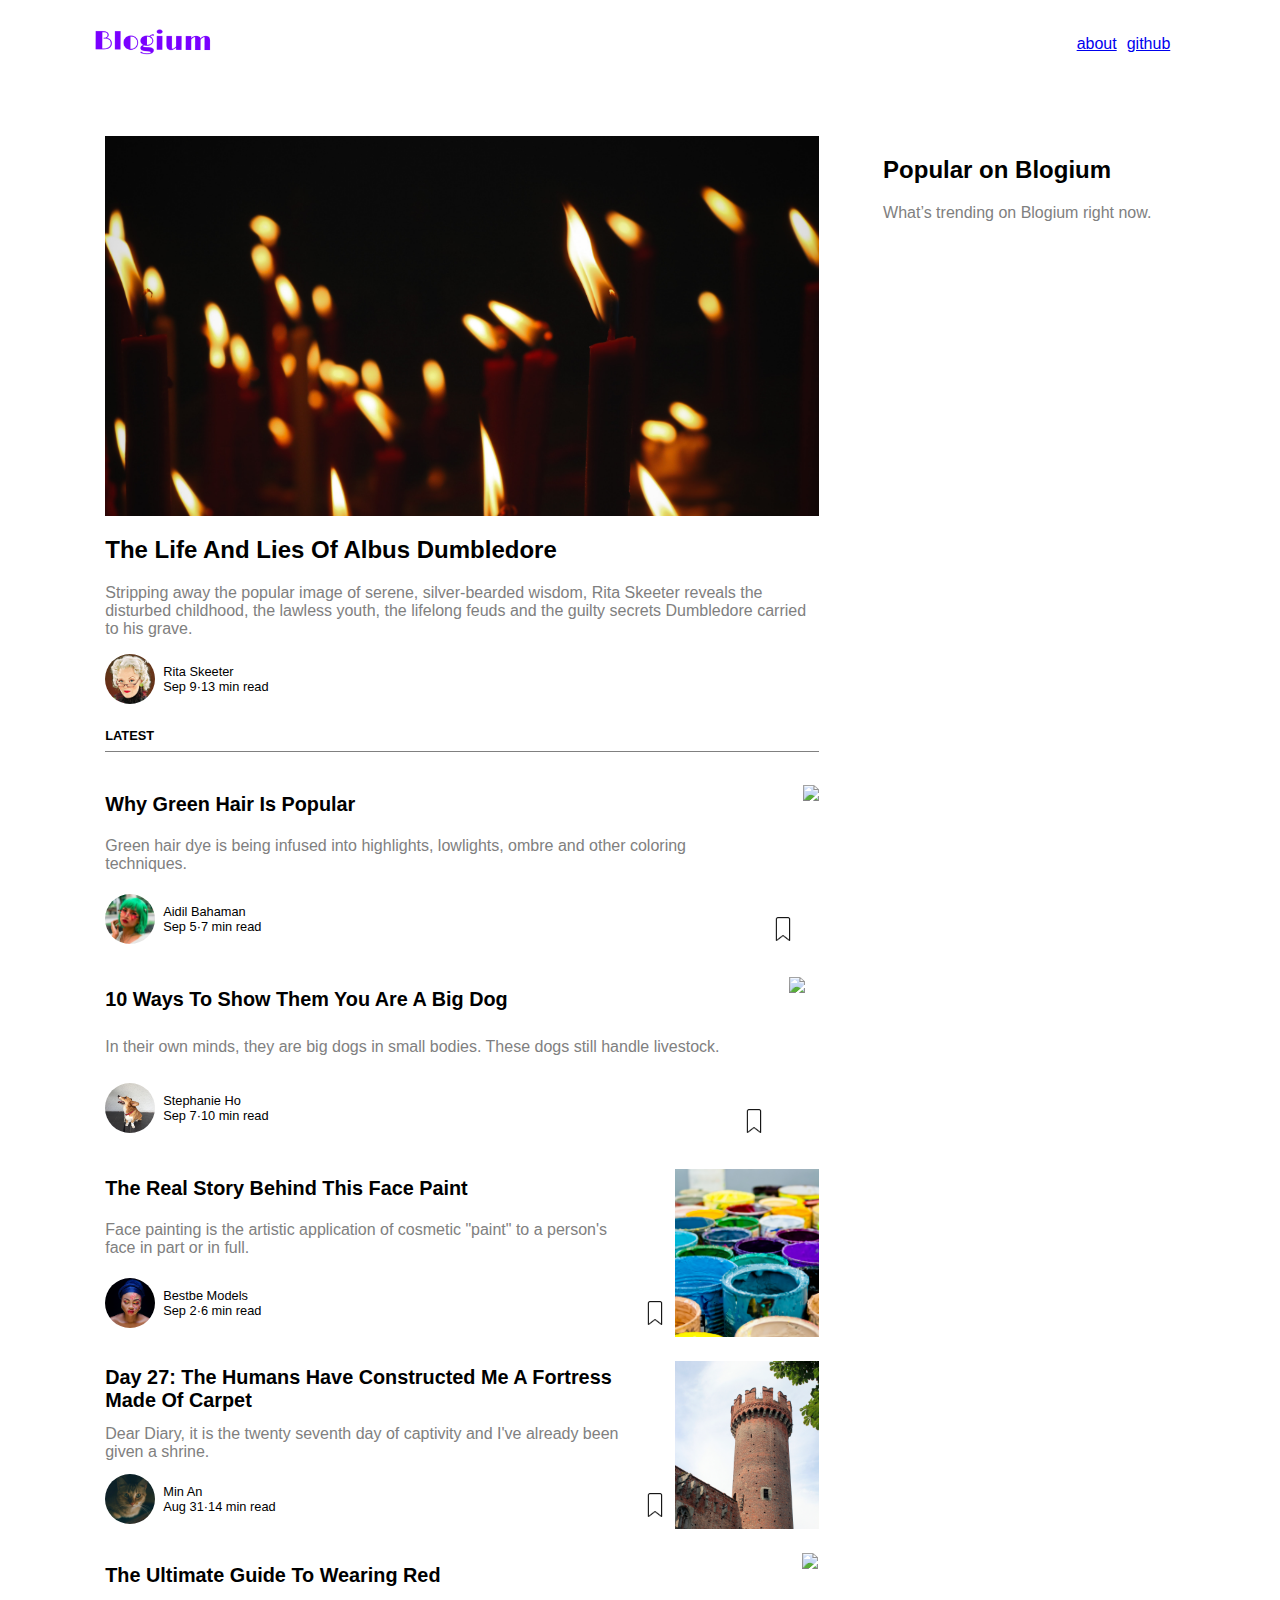
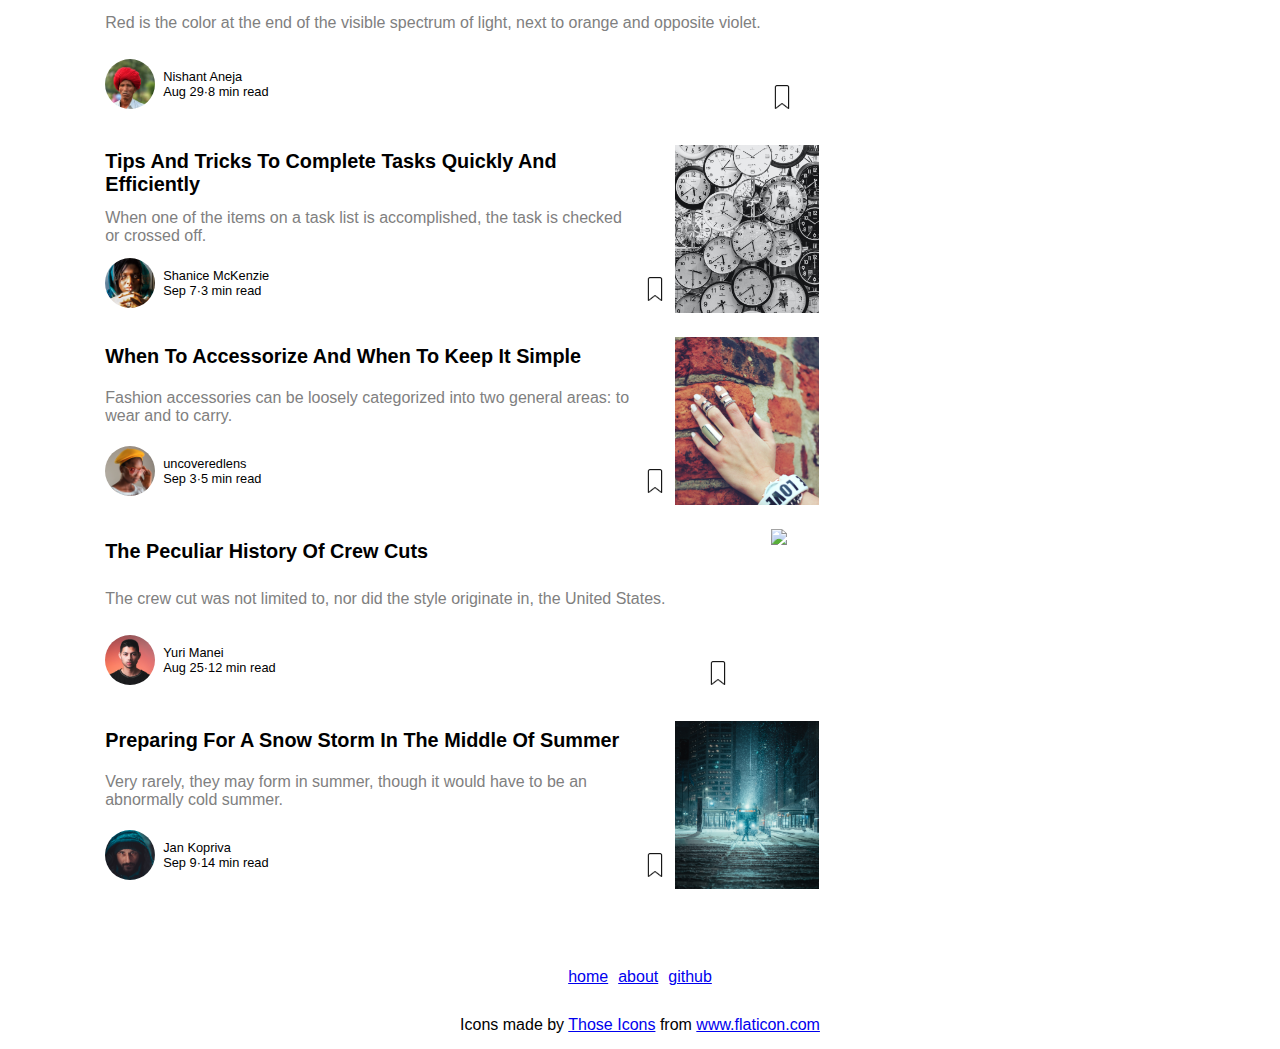
==== index.html @ fc4bbbf7 "Create about page based on article page and styling, change headers and auth name, fix about links a" ====
<!DOCTYPE html>
<html lang="en">
  <head>
    <meta charset="utf-8">
    <title>blogium</title>
    <link rel="icon" type="image/png" href="img/B-fill-fav-16x16.png">
    <link rel="stylesheet" href="css/pg-index.css">
  </head>
  <body>
    <div class="grid-container">
      <header class="header">
        <a href="index.html">
          <img src="img/blogium-logo-reg.png" alt="blogium text logo" class="nav-logo">
        </a>
        <nav class="nav-wrapper link-box">
          <a href="about.html">about</a>
          <a href="https://github.com/thealicat13" target="_blank">github</a>
        </nav>
      </header>
      <div class="main">
        <div class="featured-blog-card featured">
          <div class="featured-image">
            <img src="img/pexels-maruf-bijoy-4252754.jpg" alt="dozens of lit candles in the dark">
          </div>
          <h2 class="featured-hd">The Life And Lies Of Albus Dumbledore</h2>
          <p class="feature-copy">Stripping away the popular image of serene, silver-bearded wisdom, Rita Skeeter reveals the disturbed childhood, the lawless youth, the lifelong feuds and the guilty secrets Dumbledore carried to his grave.</p>
          <div class="article-info">
            <img src="img/Rita_skeeter1.PNG.png" alt="woman with curly blonde hair and glasses" class="avatar">
            <p class="author">Rita Skeeter</p>
            <p class="date-min">Sep 9·13 min read</p>
          </div>
        </div>
        <div class="blog-cards-wrapper">
          <h1 class="latest-heading">LATEST</h1>
          <div class="blog-card one">
            <div class="blog-text-wrapper">
              <h2 class="blog-card-hd">Why Green Hair Is Popular</h2>
              <p class="blog-card-copy">Green hair dye is being infused into highlights, lowlights, ombre and other coloring techniques.</p>
              <div class="article-info">
                <img src="img/pexels-aidil-bahaman-2748242.jpg" alt="woman with greeen hair and red tint sunglasses" class="avatar">
                <p class="author">Aidil Bahaman</p>
                <p class="date-min">Sep 5·7 min read</p>
              </div>
            </div>
            <div class="blog-bookmark-wrapper">
              <img src="img/bookmark-icon-32px.png" alt="empty bookmark icon">
            </div>
            <div class="blog-card-image">
              <img src="img/pexels-karolina-grabowska-4603779.jpg">
            </div>
          </div>
          <div class="blog-card two">
            <div class="blog-text-wrapper">
              <h2 class="blog-card-hd">10 Ways To Show Them You Are A Big Dog</h2>
              <p class="blog-card-copy">In their own minds, they are big dogs in small bodies. These dogs still handle livestock.</p>
              <div class="article-info">
                <img src="img/pexels-stephanie-ho-994174.jpg" alt="corgi puppy in profile with red collar" class="avatar">
                <p class="author">Stephanie Ho</p>
                <p class="date-min">Sep 7·10 min read</p>
              </div>
            </div>
            <div class="blog-bookmark-wrapper">
              <img src="img/bookmark-icon-32px.png" alt="empty bookmark icon">
            </div>
            <div class="blog-card-image">
              <img src="img/pexels-mark-mccammon-1934836.jpg">
            </div>
          </div>
          <div class="blog-card three">
            <div class="blog-text-wrapper">
              <h2 class="blog-card-hd">The Real Story Behind This Face Paint</h2>
              <p class="blog-card-copy">Face painting is the artistic application of cosmetic "paint" to a person's face in part or in full.</p>
              <div class="article-info">
                <img src="img/pexels-bestbe-models-2100652.jpg" alt="woman with face painted and blue hat" class="avatar">
                <p class="author">Bestbe Models</p>
                <p class="date-min">Sep 2·6 min read</p>
              </div>
            </div>
            <div class="blog-bookmark-wrapper">
              <img src="img/bookmark-icon-32px.png" alt="empty bookmark icon">
            </div>
            <div class="blog-card-image">
              <img src="img/pexels-david-waschbüsch-1887946.jpg">
            </div>
          </div>
          <div class="blog-card four">
            <div class="blog-text-wrapper">
              <h2 class="blog-card-hd">Day 27: The Humans Have Constructed Me A Fortress Made Of Carpet</h2>
              <p class="blog-card-copy">Dear Diary, it is the twenty seventh day of captivity and I've already been given a shrine.</p>
              <div class="article-info">
                <img src="img/pexels-min-an-667228.jpg" alt="closeup of ginger tabby cat" class="avatar">
                <p class="author">Min An</p>
                <p class="date-min">Aug 31·14 min read</p>
              </div>
            </div>
            <div class="blog-bookmark-wrapper">
              <img src="img/bookmark-icon-32px.png" alt="empty bookmark icon">
            </div>
            <div class="blog-card-image">
              <img src="img/pexels-silvia-corradin-1649194.jpg">
            </div>
          </div>
          <div class="blog-card five">
            <div class="blog-text-wrapper">
              <h2 class="blog-card-hd">The Ultimate Guide To Wearing Red</h2>
              <p class="blog-card-copy">Red is the color at the end of the visible spectrum of light, next to orange and opposite violet.</p>
              <div class="article-info">
                <img src="img/pexels-nishant-aneja-2385044.jpg" alt="older man with white mustache and red turban" class="avatar">
                <p class="author">Nishant Aneja</p>
                <p class="date-min">Aug 29·8 min read</p>
              </div>
            </div>
            <div class="blog-bookmark-wrapper">
              <img src="img/bookmark-icon-32px.png" alt="empty bookmark icon">
            </div>
            <div class="blog-card-image">
              <img src="img/pexels-cottonbro-4716546.jpg">
            </div>
          </div>
          <div class="blog-card six">
            <div class="blog-text-wrapper">
              <h2 class="blog-card-hd">Tips And Tricks To Complete Tasks Quickly And Efficiently</h2>
              <p class="blog-card-copy">When one of the items on a task list is accomplished, the task is checked or crossed off.</p>
              <div class="article-info">
                <img src="img/pexels-shanice-mckenzie-801861.jpg" alt="woman with dreads and head scarf" class="avatar">
                <p class="author">Shanice McKenzie</p>
                <p class="date-min">Sep 7·3 min read</p>
              </div>
            </div>
            <div class="blog-bookmark-wrapper">
              <img src="img/bookmark-icon-32px.png" alt="empty bookmark icon">
            </div>
            <div class="blog-card-image">
              <img src="img/pexels-andrey-grushnikov-707676.jpg">
            </div>
          </div>
          <div class="blog-card seven">
            <div class="blog-text-wrapper">
              <h2 class="blog-card-hd">When To Accessorize And When To Keep It Simple</h2>
              <p class="blog-card-copy">Fashion accessories can be loosely categorized into two general areas: to wear and to carry.</p>
              <div class="article-info">
                <img src="img/pexels-uncoveredlens-4085856.jpg" alt="woman with yellow hat red sunglasses and gold triangle earings" class="avatar">
                <p class="author">uncoveredlens</p>
                <p class="date-min">Sep 3·5 min read</p>
              </div>
            </div>
            <div class="blog-bookmark-wrapper">
              <img src="img/bookmark-icon-32px.png" alt="empty bookmark icon">
            </div>
            <div class="blog-card-image">
              <img src="img/pexels-kaboompics-com-5606.jpg">
            </div>
          </div>
          <div class="blog-card eight">
            <div class="blog-text-wrapper">
              <h2 class="blog-card-hd">The Peculiar History Of Crew Cuts</h2>
              <p class="blog-card-copy">The crew cut was not limited to, nor did the style originate in, the United States.</p>
              <div class="article-info">
                <img src="img/pexels-yuri-manei-3211476.jpg" alt="man with crew cut hair and black shirt" class="avatar">
                <p class="author">Yuri Manei</p>
                <p class="date-min">Aug 25·12 min read</p>
              </div>
            </div>
            <div class="blog-bookmark-wrapper">
              <img src="img/bookmark-icon-32px.png" alt="empty bookmark icon">
            </div>
            <div class="blog-card-image">
              <img src="img/pexels-cottonbro-3992859.jpg">
            </div>
          </div>
          <div class="blog-card nine">
            <div class="blog-text-wrapper">
              <h2 class="blog-card-hd">Preparing For A Snow Storm In The Middle Of Summer</h2>
              <p class="blog-card-copy">Very rarely, they may form in summer, though it would have to be an abnormally cold summer.</p>
              <div class="article-info">
                <img src="img/pexels-jan-kopriva-3525908.jpg" alt="man in teal snow jacked with hood up" class="avatar">
                <p class="author">Jan Kopriva</p>
                <p class="date-min">Sep 9·14 min read</p>
              </div>
            </div>
            <div class="blog-bookmark-wrapper">
              <img src="img/bookmark-icon-32px.png" alt="empty bookmark icon">
            </div>
            <div class="blog-card-image">
              <img src="img/pexels-josh-hild-2422497.jpg">
            </div>
          </div>
        </div>
      </div>
      <div class="sidebar">
        <h2 class="sidebar-hd">Popular on Blogium</h2>
        <p class="sidebar-copy">What’s trending on Blogium right now.</p>
      </div>
      <footer class="footer">
        <div class="footer-wrapper link-box">
          <a href="index.html">home</a>
          <a href="index.html">about</a>
          <a href="https://github.com/thealicat13" target="_blank">github</a>
        </div>
        <div class="credits-wrapper">Icons made by <a href="https://www.flaticon.com/free-icon/bookmark_803690" title="Those Icons">Those Icons</a> from <a href="https://www.flaticon.com/" title="Flaticon"> www.flaticon.com</a></div>
      </footer>
    </div>
  </body>
</html>
---- css/pg-index.css ----
@import "layoutall.css";
@import "header.css";
@import "footer.css";
@import "indexbody.css";
@import "articleinfo.css";
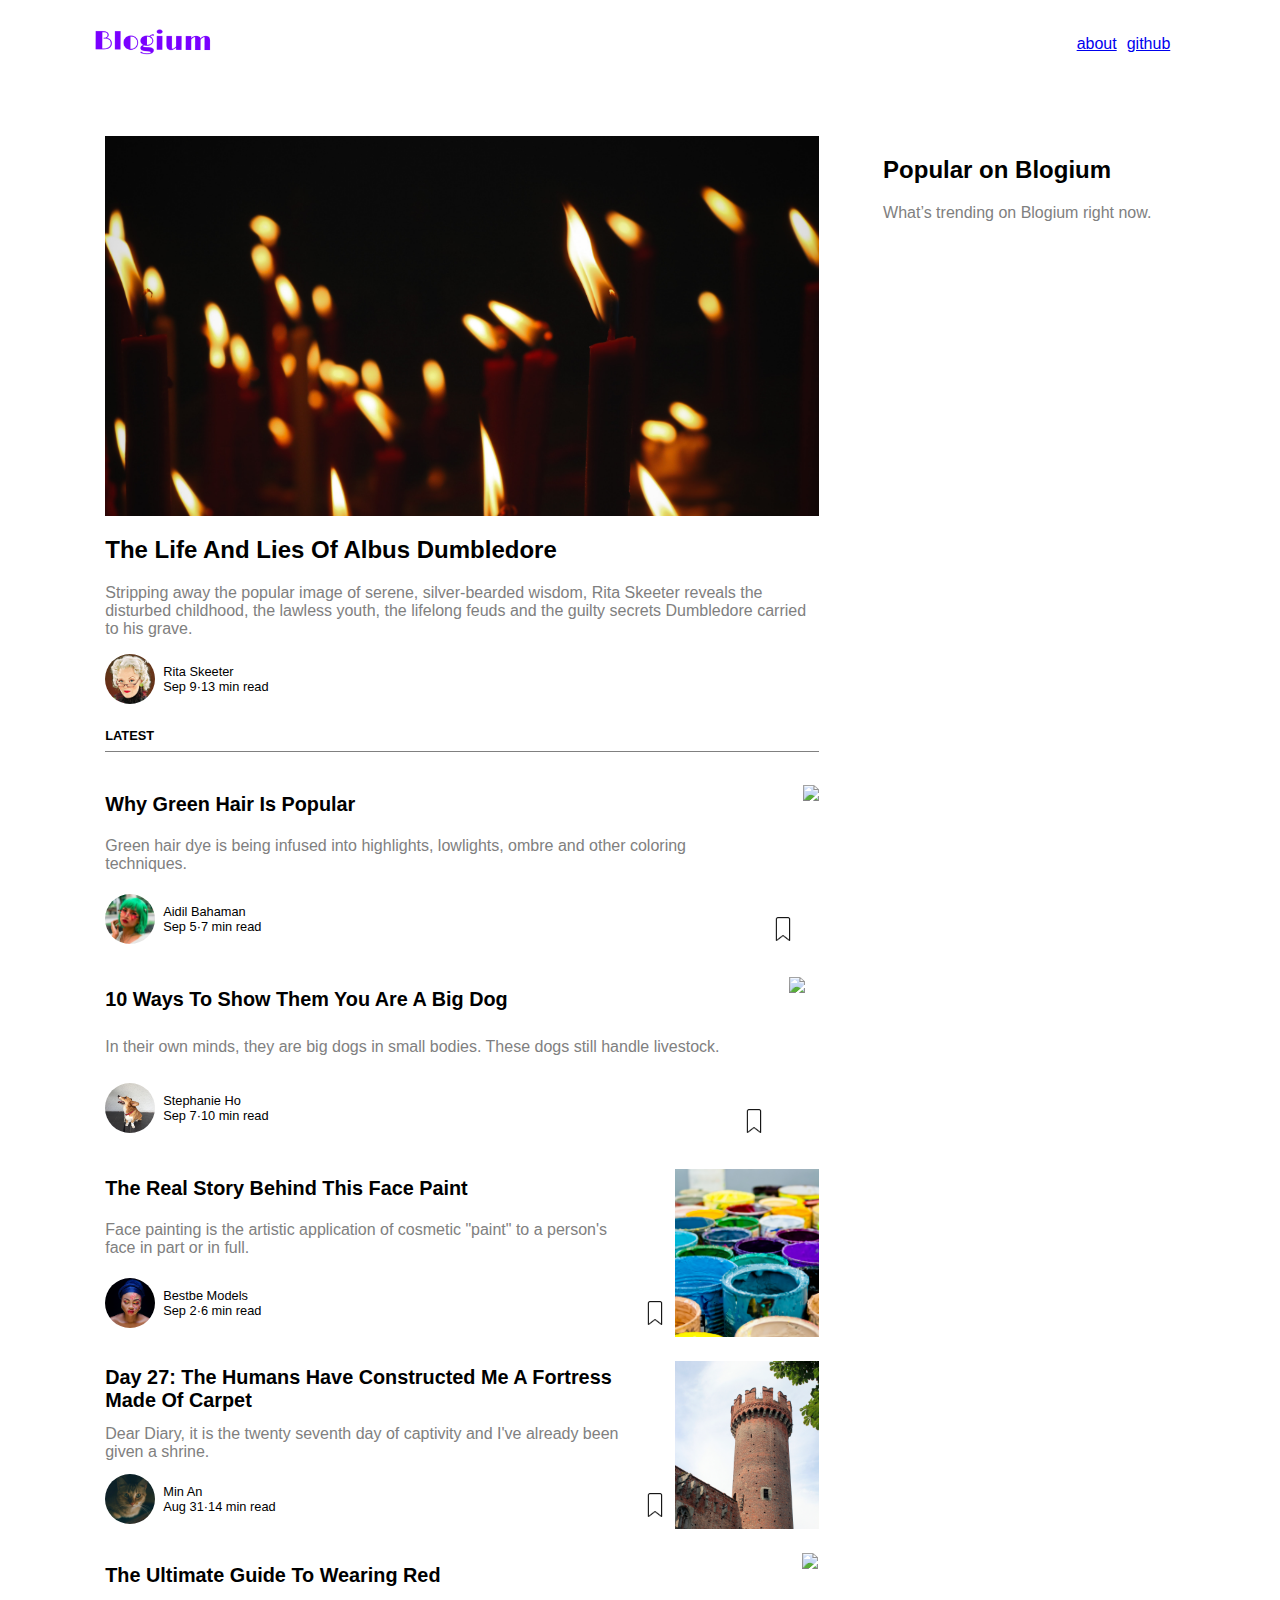
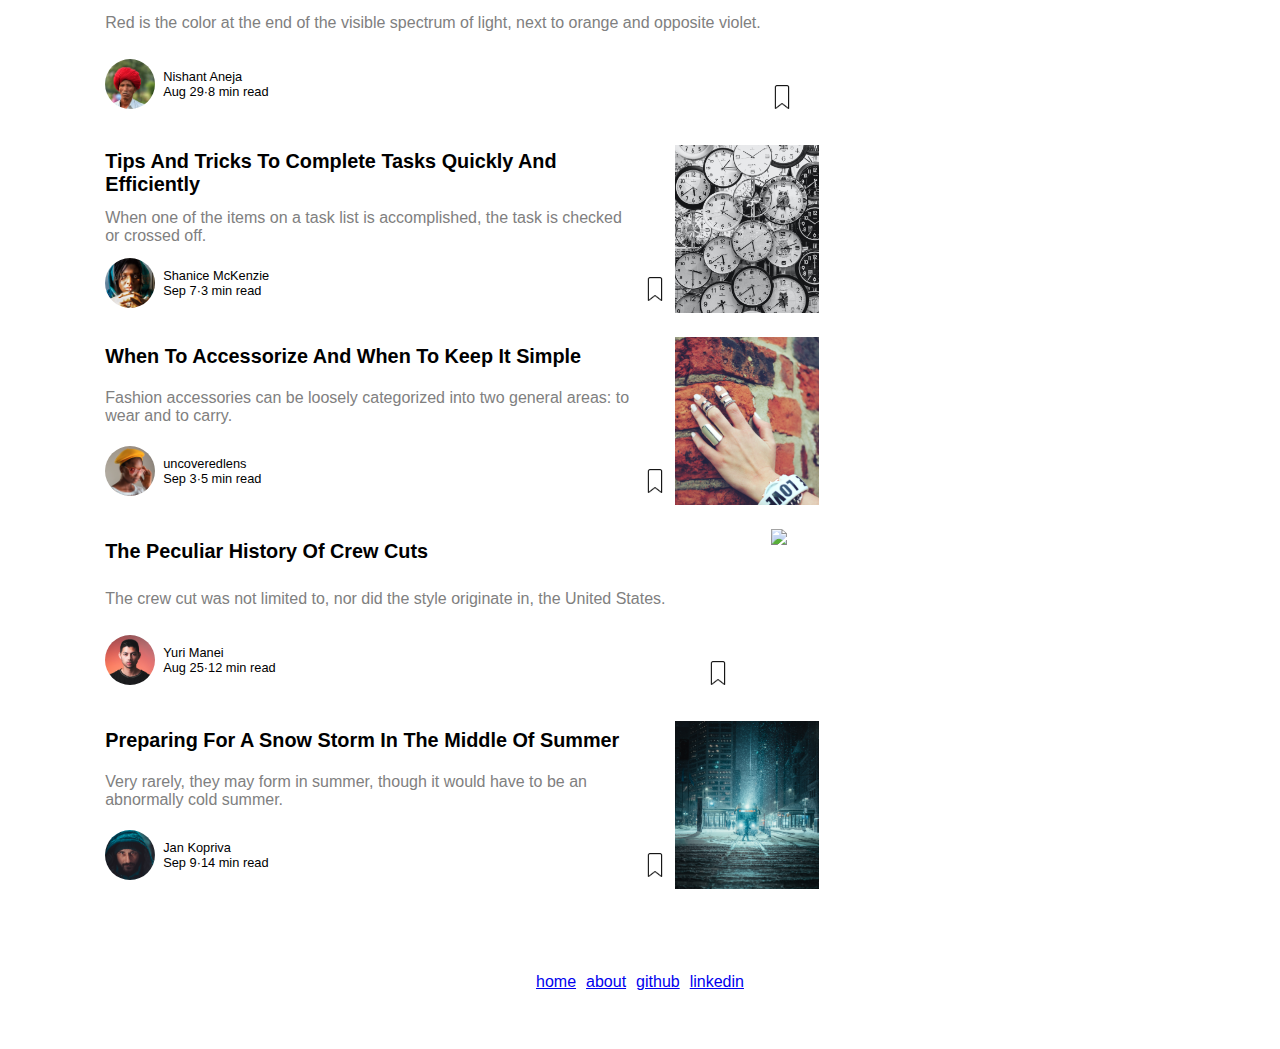
==== commit f89d2dfc: "add image credits list to about page, add linkedin link to footer links" ====
--- a/index.html
+++ b/index.html
@@ -196,8 +196,8 @@
           <a href="index.html">home</a>
           <a href="index.html">about</a>
           <a href="https://github.com/thealicat13" target="_blank">github</a>
+          <a href="https://www.linkedin.com/in/alimariebaker13/" target="_blank">linkedin</a>
         </div>
-        <div class="credits-wrapper">Icons made by <a href="https://www.flaticon.com/free-icon/bookmark_803690" title="Those Icons">Those Icons</a> from <a href="https://www.flaticon.com/" title="Flaticon"> www.flaticon.com</a></div>
       </footer>
     </div>
   </body>
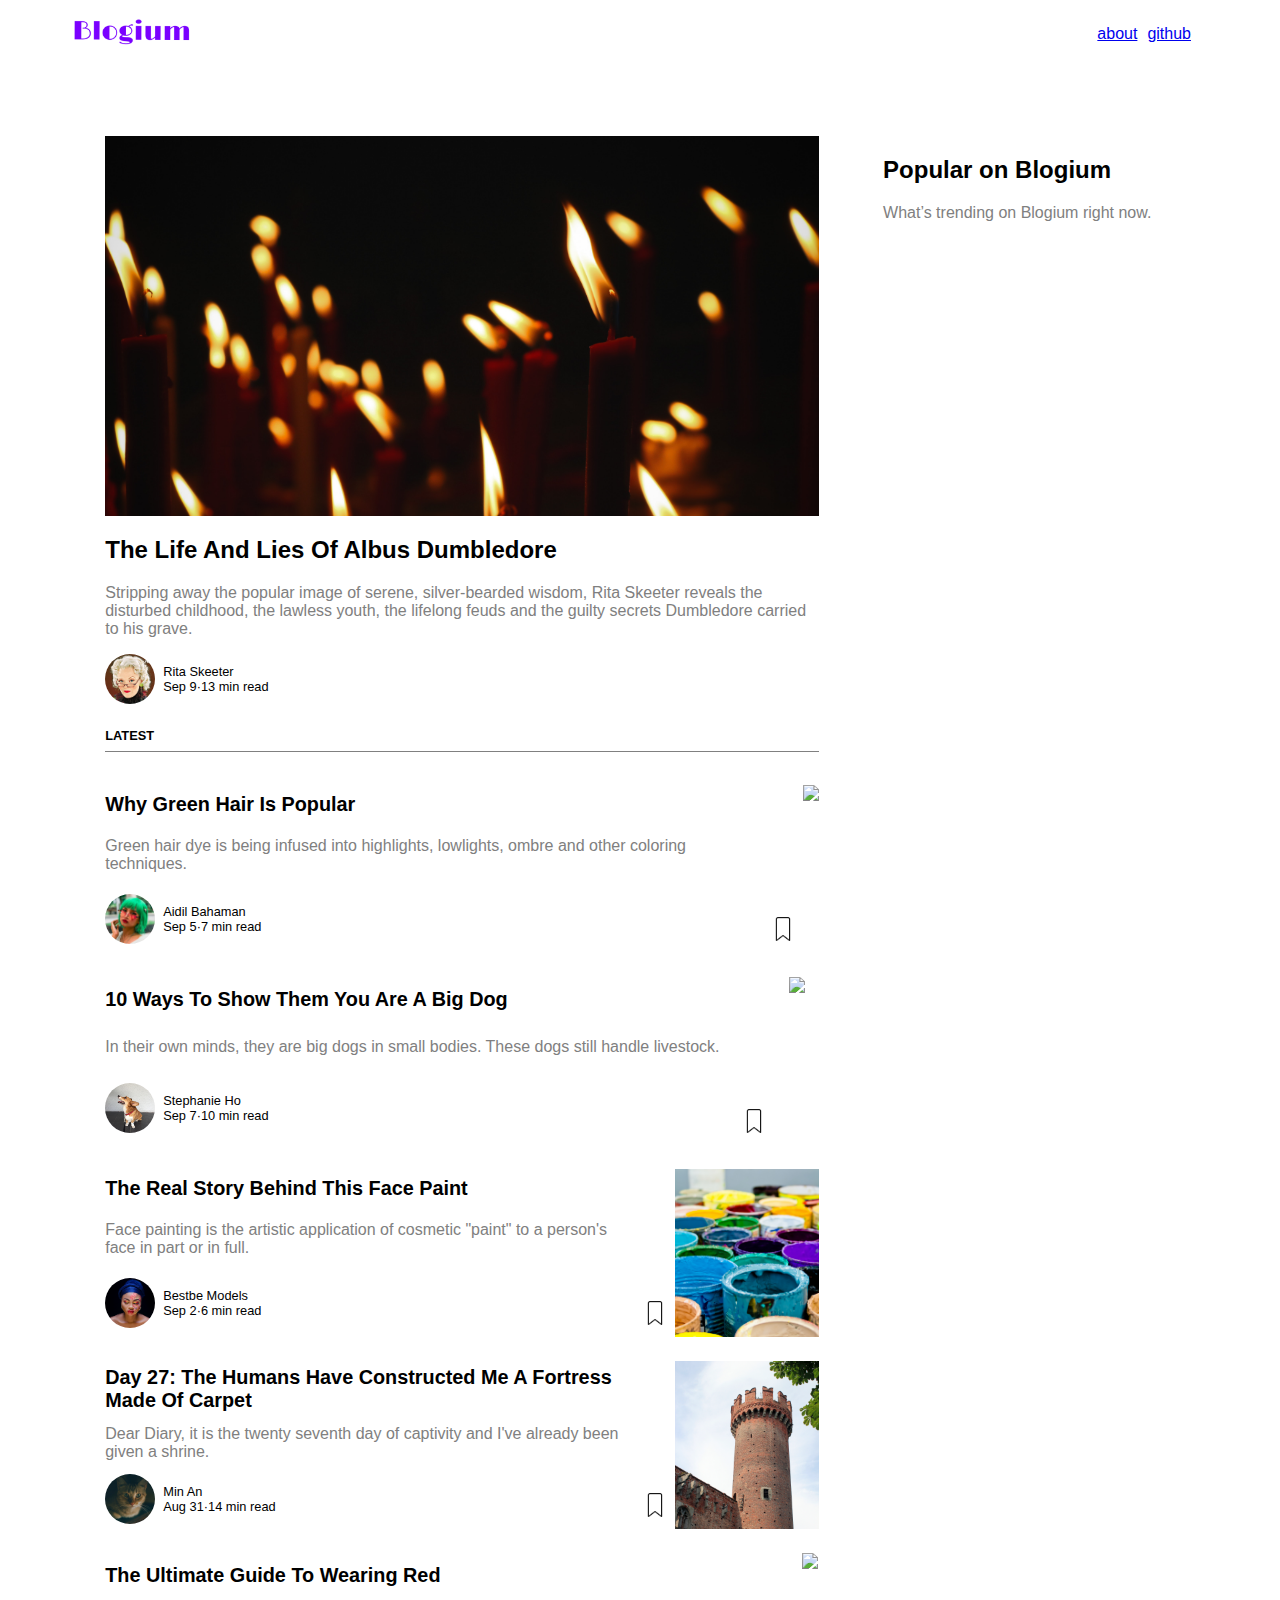
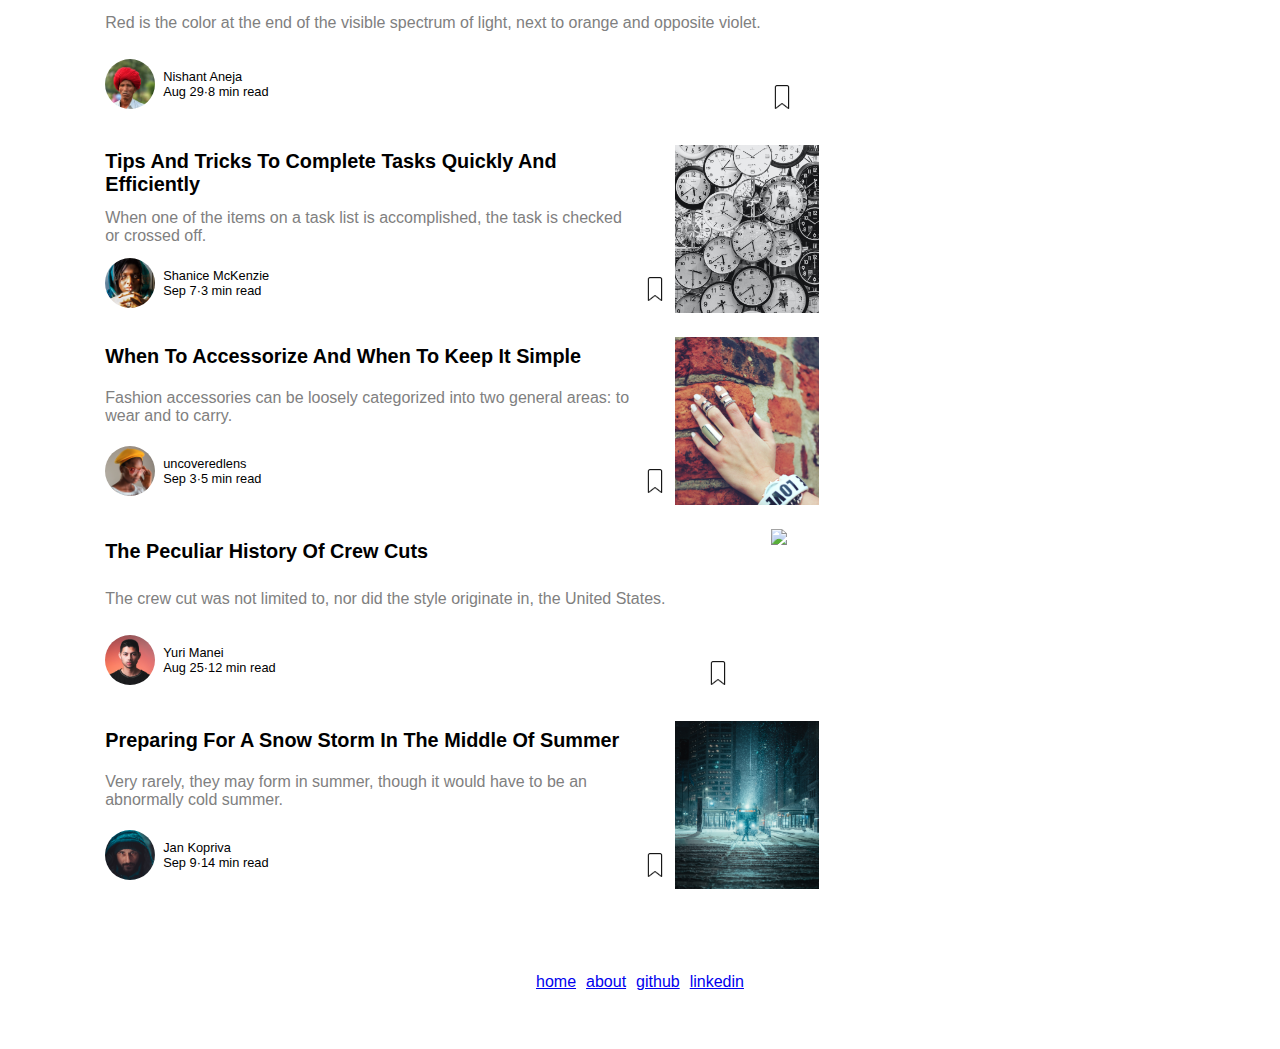
==== commit cd9f67ea: "refactor header with flex box styling, add media query for smaller screen" ====
--- a/index.html
+++ b/index.html
@@ -9,13 +9,15 @@
   <body>
     <div class="grid-container">
       <header class="header">
-        <a href="index.html">
-          <img src="img/blogium-logo-reg.png" alt="blogium text logo" class="nav-logo">
-        </a>
-        <nav class="nav-wrapper link-box">
-          <a href="about.html">about</a>
-          <a href="https://github.com/thealicat13" target="_blank">github</a>
-        </nav>
+        <div class="header-box">
+          <a href="index.html">
+            <img src="img/blogium-logo-reg.png" alt="blogium text logo" class="nav-logo">
+          </a>
+          <nav class="nav-wrapper link-box">
+            <a href="about.html">about</a>
+            <a href="https://github.com/thealicat13" target="_blank">github</a>
+          </nav>
+        </div>
       </header>
       <div class="main">
         <div class="featured-blog-card featured">
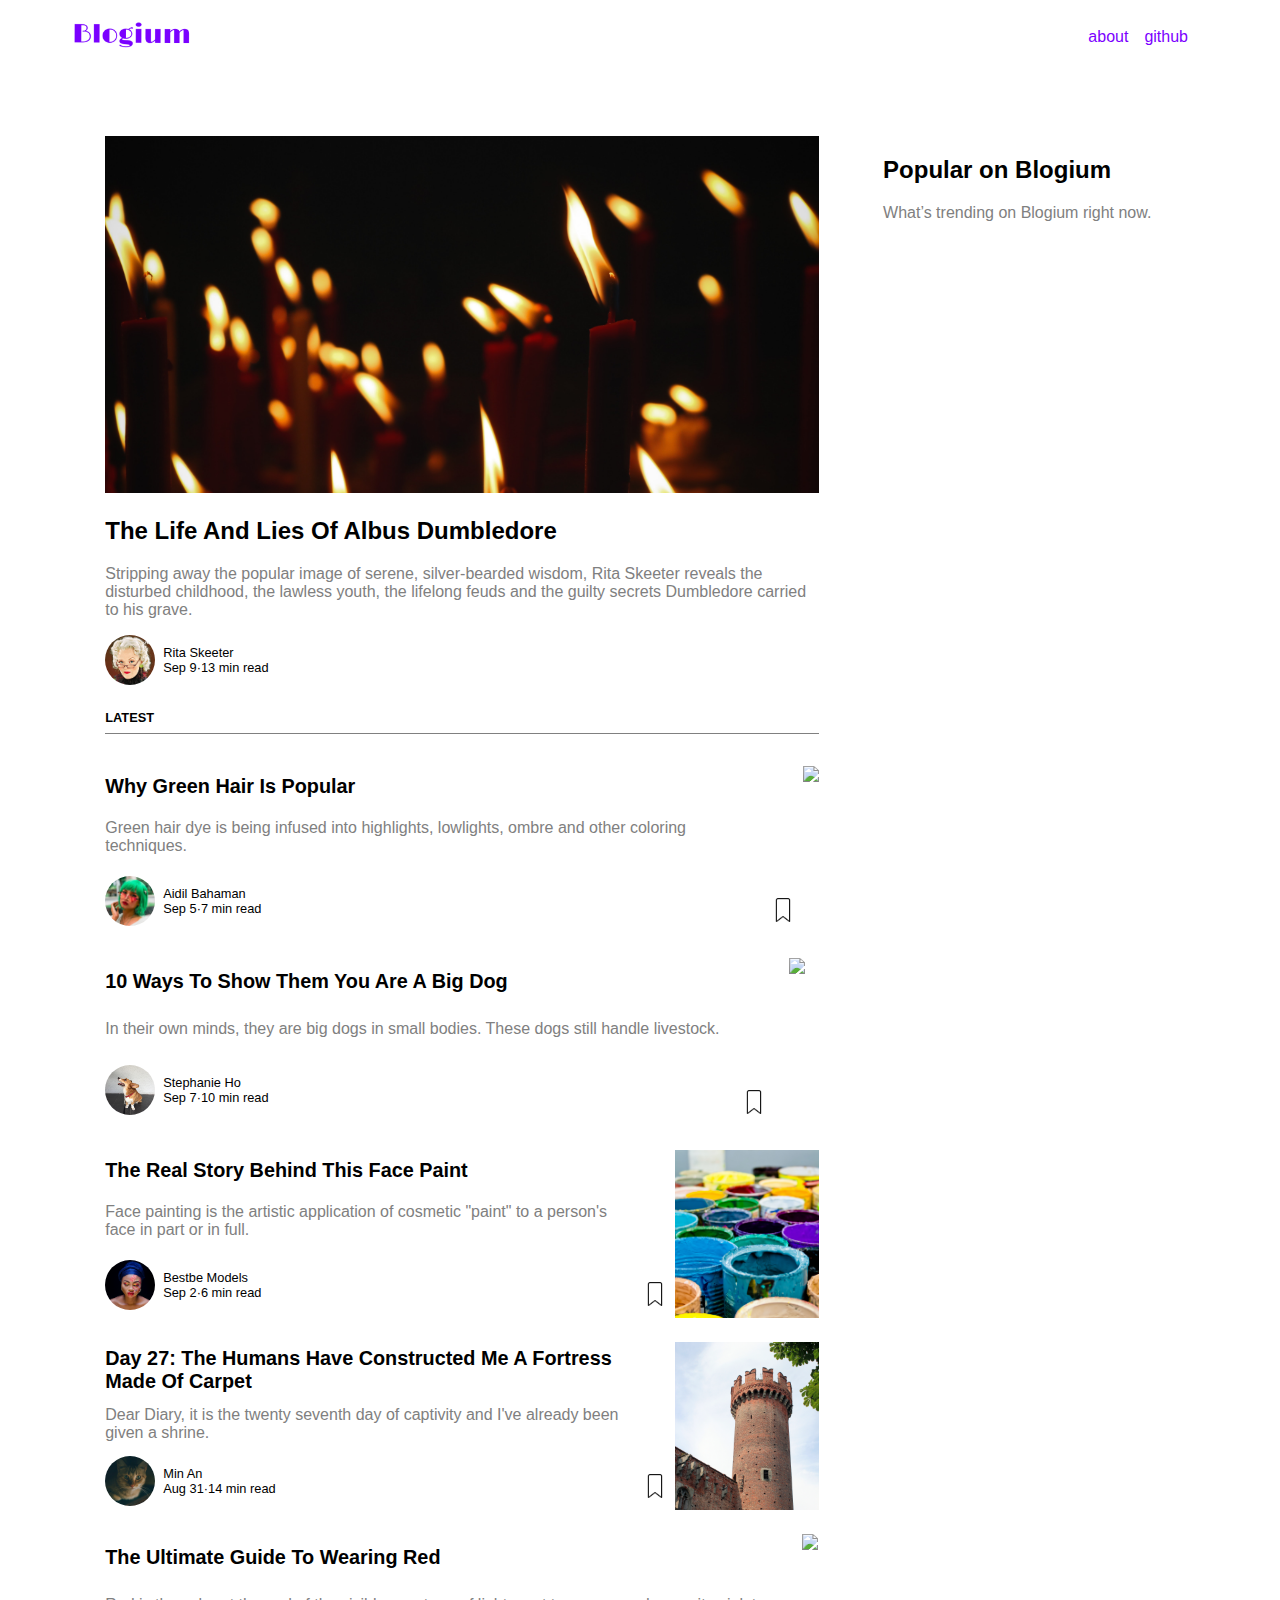
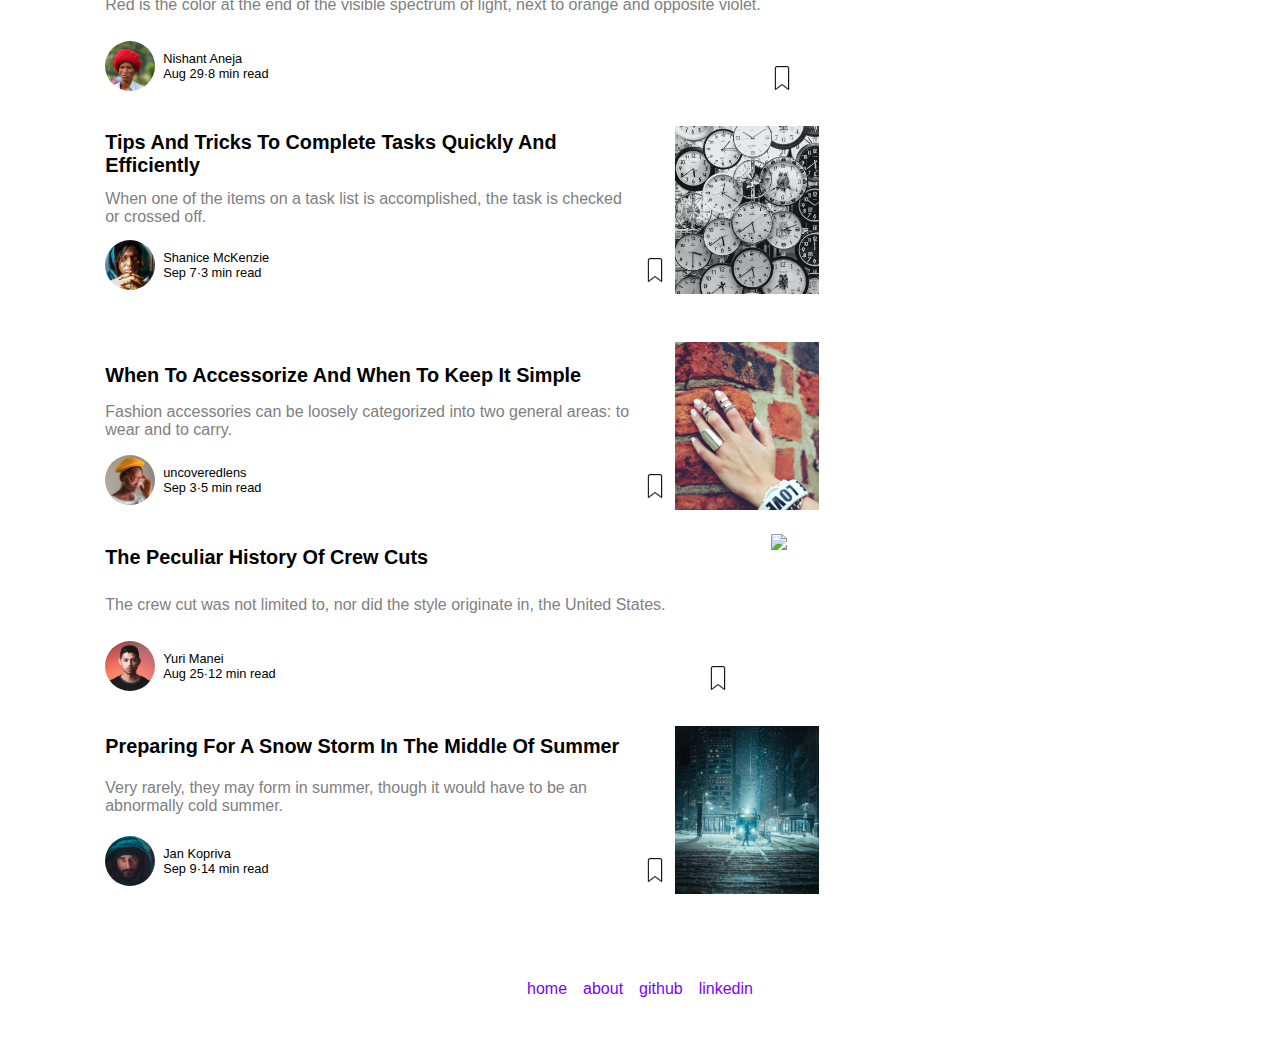
==== commit 50eff016: "Add links to blog card headers and images, add meta tag for mobile device responsiveness, misc. link" ====
--- a/index.html
+++ b/index.html
@@ -2,6 +2,7 @@
 <html lang="en">
   <head>
     <meta charset="utf-8">
+    <meta name="viewport" content="width=device-width, initial-scale=1.0">
     <title>blogium</title>
     <link rel="icon" type="image/png" href="img/B-fill-fav-16x16.png">
     <link rel="stylesheet" href="css/pg-index.css">
@@ -22,9 +23,13 @@
       <div class="main">
         <div class="featured-blog-card featured">
           <div class="featured-image">
-            <img src="img/pexels-maruf-bijoy-4252754.jpg" alt="dozens of lit candles in the dark">
-          </div>
-          <h2 class="featured-hd">The Life And Lies Of Albus Dumbledore</h2>
+            <a href="article.html">
+              <img src="img/pexels-maruf-bijoy-4252754.jpg" alt="dozens of lit candles in the dark">
+            </a>
+          </div>
+          <a href="article.html">
+            <h2 class="featured-hd">The Life And Lies Of Albus Dumbledore</h2>
+          </a>
           <p class="feature-copy">Stripping away the popular image of serene, silver-bearded wisdom, Rita Skeeter reveals the disturbed childhood, the lawless youth, the lifelong feuds and the guilty secrets Dumbledore carried to his grave.</p>
           <div class="article-info">
             <img src="img/Rita_skeeter1.PNG.png" alt="woman with curly blonde hair and glasses" class="avatar">
@@ -36,7 +41,9 @@
           <h1 class="latest-heading">LATEST</h1>
           <div class="blog-card one">
             <div class="blog-text-wrapper">
-              <h2 class="blog-card-hd">Why Green Hair Is Popular</h2>
+              <a href="about.html">
+                <h2 class="blog-card-hd">Why Green Hair Is Popular</h2>
+              </a>
               <p class="blog-card-copy">Green hair dye is being infused into highlights, lowlights, ombre and other coloring techniques.</p>
               <div class="article-info">
                 <img src="img/pexels-aidil-bahaman-2748242.jpg" alt="woman with greeen hair and red tint sunglasses" class="avatar">
@@ -48,12 +55,16 @@
               <img src="img/bookmark-icon-32px.png" alt="empty bookmark icon">
             </div>
             <div class="blog-card-image">
-              <img src="img/pexels-karolina-grabowska-4603779.jpg">
+              <a href="about.html">
+                <img src="img/pexels-karolina-grabowska-4603779.jpg">
+              </a>
             </div>
           </div>
           <div class="blog-card two">
             <div class="blog-text-wrapper">
-              <h2 class="blog-card-hd">10 Ways To Show Them You Are A Big Dog</h2>
+              <a href="about.html">
+                <h2 class="blog-card-hd">10 Ways To Show Them You Are A Big Dog</h2>
+              </a>
               <p class="blog-card-copy">In their own minds, they are big dogs in small bodies. These dogs still handle livestock.</p>
               <div class="article-info">
                 <img src="img/pexels-stephanie-ho-994174.jpg" alt="corgi puppy in profile with red collar" class="avatar">
@@ -65,12 +76,16 @@
               <img src="img/bookmark-icon-32px.png" alt="empty bookmark icon">
             </div>
             <div class="blog-card-image">
-              <img src="img/pexels-mark-mccammon-1934836.jpg">
+              <a href="about.html">
+                <img src="img/pexels-mark-mccammon-1934836.jpg">
+              </a>
             </div>
           </div>
           <div class="blog-card three">
             <div class="blog-text-wrapper">
-              <h2 class="blog-card-hd">The Real Story Behind This Face Paint</h2>
+              <a href="about.html">
+                <h2 class="blog-card-hd">The Real Story Behind This Face Paint</h2>
+              </a>
               <p class="blog-card-copy">Face painting is the artistic application of cosmetic "paint" to a person's face in part or in full.</p>
               <div class="article-info">
                 <img src="img/pexels-bestbe-models-2100652.jpg" alt="woman with face painted and blue hat" class="avatar">
@@ -82,13 +97,17 @@
               <img src="img/bookmark-icon-32px.png" alt="empty bookmark icon">
             </div>
             <div class="blog-card-image">
-              <img src="img/pexels-david-waschbüsch-1887946.jpg">
+              <a href="about.html">
+                <img src="img/pexels-david-waschbüsch-1887946.jpg">
+              </a>
             </div>
           </div>
           <div class="blog-card four">
             <div class="blog-text-wrapper">
-              <h2 class="blog-card-hd">Day 27: The Humans Have Constructed Me A Fortress Made Of Carpet</h2>
-              <p class="blog-card-copy">Dear Diary, it is the twenty seventh day of captivity and I've already been given a shrine.</p>
+              <a href="about.html">
+                <h2 class="blog-card-hd">Day 27: The Humans Have Constructed Me A Fortress Made Of Carpet</h2>
+              </a>
+                <p class="blog-card-copy">Dear Diary, it is the twenty seventh day of captivity and I've already been given a shrine.</p>
               <div class="article-info">
                 <img src="img/pexels-min-an-667228.jpg" alt="closeup of ginger tabby cat" class="avatar">
                 <p class="author">Min An</p>
@@ -99,12 +118,16 @@
               <img src="img/bookmark-icon-32px.png" alt="empty bookmark icon">
             </div>
             <div class="blog-card-image">
-              <img src="img/pexels-silvia-corradin-1649194.jpg">
+              <a href="about.html">
+                <img src="img/pexels-silvia-corradin-1649194.jpg">
+              </a>
             </div>
           </div>
           <div class="blog-card five">
             <div class="blog-text-wrapper">
-              <h2 class="blog-card-hd">The Ultimate Guide To Wearing Red</h2>
+              <a href="about.html">
+                <h2 class="blog-card-hd">The Ultimate Guide To Wearing Red</h2>
+              </a>
               <p class="blog-card-copy">Red is the color at the end of the visible spectrum of light, next to orange and opposite violet.</p>
               <div class="article-info">
                 <img src="img/pexels-nishant-aneja-2385044.jpg" alt="older man with white mustache and red turban" class="avatar">
@@ -116,12 +139,16 @@
               <img src="img/bookmark-icon-32px.png" alt="empty bookmark icon">
             </div>
             <div class="blog-card-image">
-              <img src="img/pexels-cottonbro-4716546.jpg">
+              <a href="about.html">
+                <img src="img/pexels-cottonbro-4716546.jpg">
+              </a>
             </div>
           </div>
           <div class="blog-card six">
             <div class="blog-text-wrapper">
-              <h2 class="blog-card-hd">Tips And Tricks To Complete Tasks Quickly And Efficiently</h2>
+              <a href="about.html">
+                <h2 class="blog-card-hd">Tips And Tricks To Complete Tasks Quickly And Efficiently</h2>
+              </a>
               <p class="blog-card-copy">When one of the items on a task list is accomplished, the task is checked or crossed off.</p>
               <div class="article-info">
                 <img src="img/pexels-shanice-mckenzie-801861.jpg" alt="woman with dreads and head scarf" class="avatar">
@@ -133,12 +160,16 @@
               <img src="img/bookmark-icon-32px.png" alt="empty bookmark icon">
             </div>
             <div class="blog-card-image">
-              <img src="img/pexels-andrey-grushnikov-707676.jpg">
+              <a href="about.html">
+                <img src="img/pexels-andrey-grushnikov-707676.jpg">
+                <a href="about.html">
             </div>
           </div>
           <div class="blog-card seven">
             <div class="blog-text-wrapper">
-              <h2 class="blog-card-hd">When To Accessorize And When To Keep It Simple</h2>
+              <a href="about.html">
+                <h2 class="blog-card-hd">When To Accessorize And When To Keep It Simple</h2>
+              </a>
               <p class="blog-card-copy">Fashion accessories can be loosely categorized into two general areas: to wear and to carry.</p>
               <div class="article-info">
                 <img src="img/pexels-uncoveredlens-4085856.jpg" alt="woman with yellow hat red sunglasses and gold triangle earings" class="avatar">
@@ -150,12 +181,16 @@
               <img src="img/bookmark-icon-32px.png" alt="empty bookmark icon">
             </div>
             <div class="blog-card-image">
-              <img src="img/pexels-kaboompics-com-5606.jpg">
+              <a href="about.html">
+                <img src="img/pexels-kaboompics-com-5606.jpg">
+              </a>
             </div>
           </div>
           <div class="blog-card eight">
             <div class="blog-text-wrapper">
-              <h2 class="blog-card-hd">The Peculiar History Of Crew Cuts</h2>
+              <a href="about.html">
+                <h2 class="blog-card-hd">The Peculiar History Of Crew Cuts</h2>
+              </a>
               <p class="blog-card-copy">The crew cut was not limited to, nor did the style originate in, the United States.</p>
               <div class="article-info">
                 <img src="img/pexels-yuri-manei-3211476.jpg" alt="man with crew cut hair and black shirt" class="avatar">
@@ -167,12 +202,16 @@
               <img src="img/bookmark-icon-32px.png" alt="empty bookmark icon">
             </div>
             <div class="blog-card-image">
-              <img src="img/pexels-cottonbro-3992859.jpg">
+              <a href="about.html">
+                <img src="img/pexels-cottonbro-3992859.jpg">
+              </a>
             </div>
           </div>
           <div class="blog-card nine">
             <div class="blog-text-wrapper">
-              <h2 class="blog-card-hd">Preparing For A Snow Storm In The Middle Of Summer</h2>
+              <a href="about.html">
+                <h2 class="blog-card-hd">Preparing For A Snow Storm In The Middle Of Summer</h2>
+              </a>
               <p class="blog-card-copy">Very rarely, they may form in summer, though it would have to be an abnormally cold summer.</p>
               <div class="article-info">
                 <img src="img/pexels-jan-kopriva-3525908.jpg" alt="man in teal snow jacked with hood up" class="avatar">
@@ -184,7 +223,9 @@
               <img src="img/bookmark-icon-32px.png" alt="empty bookmark icon">
             </div>
             <div class="blog-card-image">
-              <img src="img/pexels-josh-hild-2422497.jpg">
+              <a href="about.html">
+                <img src="img/pexels-josh-hild-2422497.jpg">
+              </a>
             </div>
           </div>
         </div>
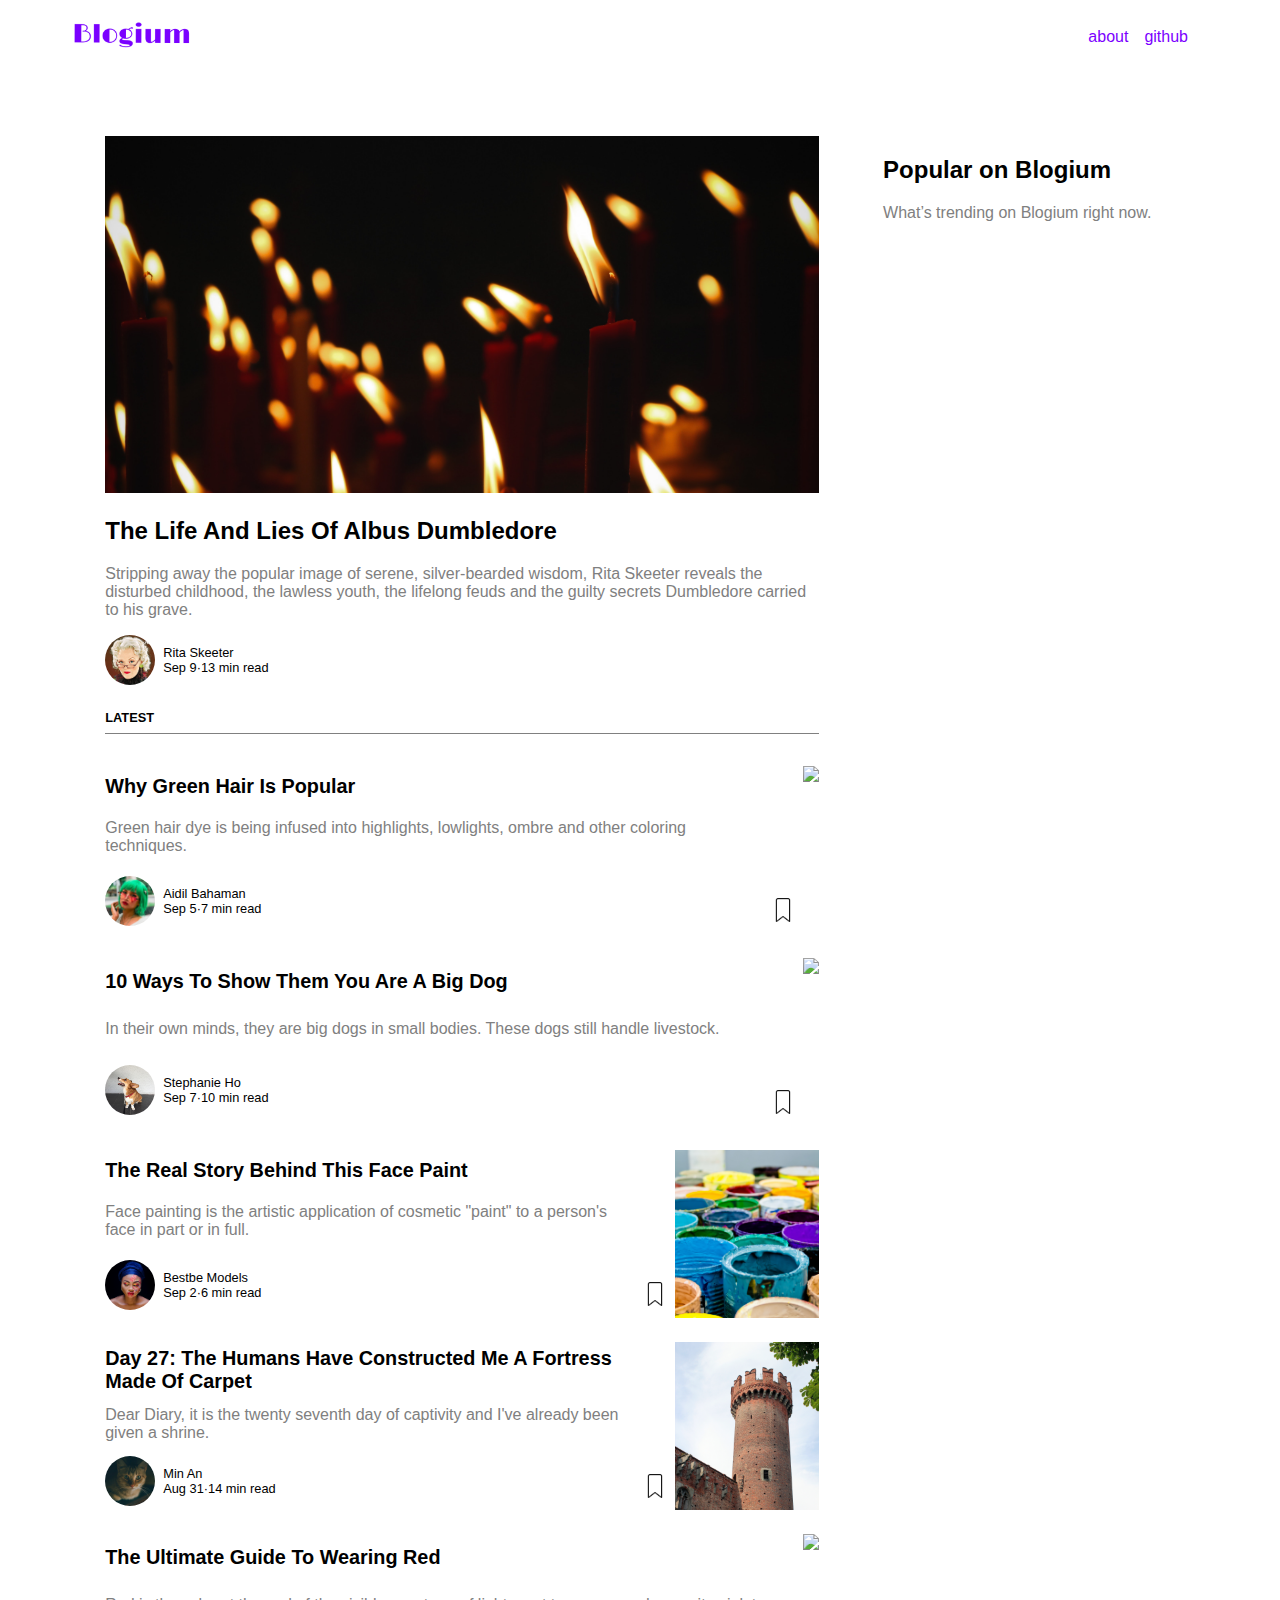
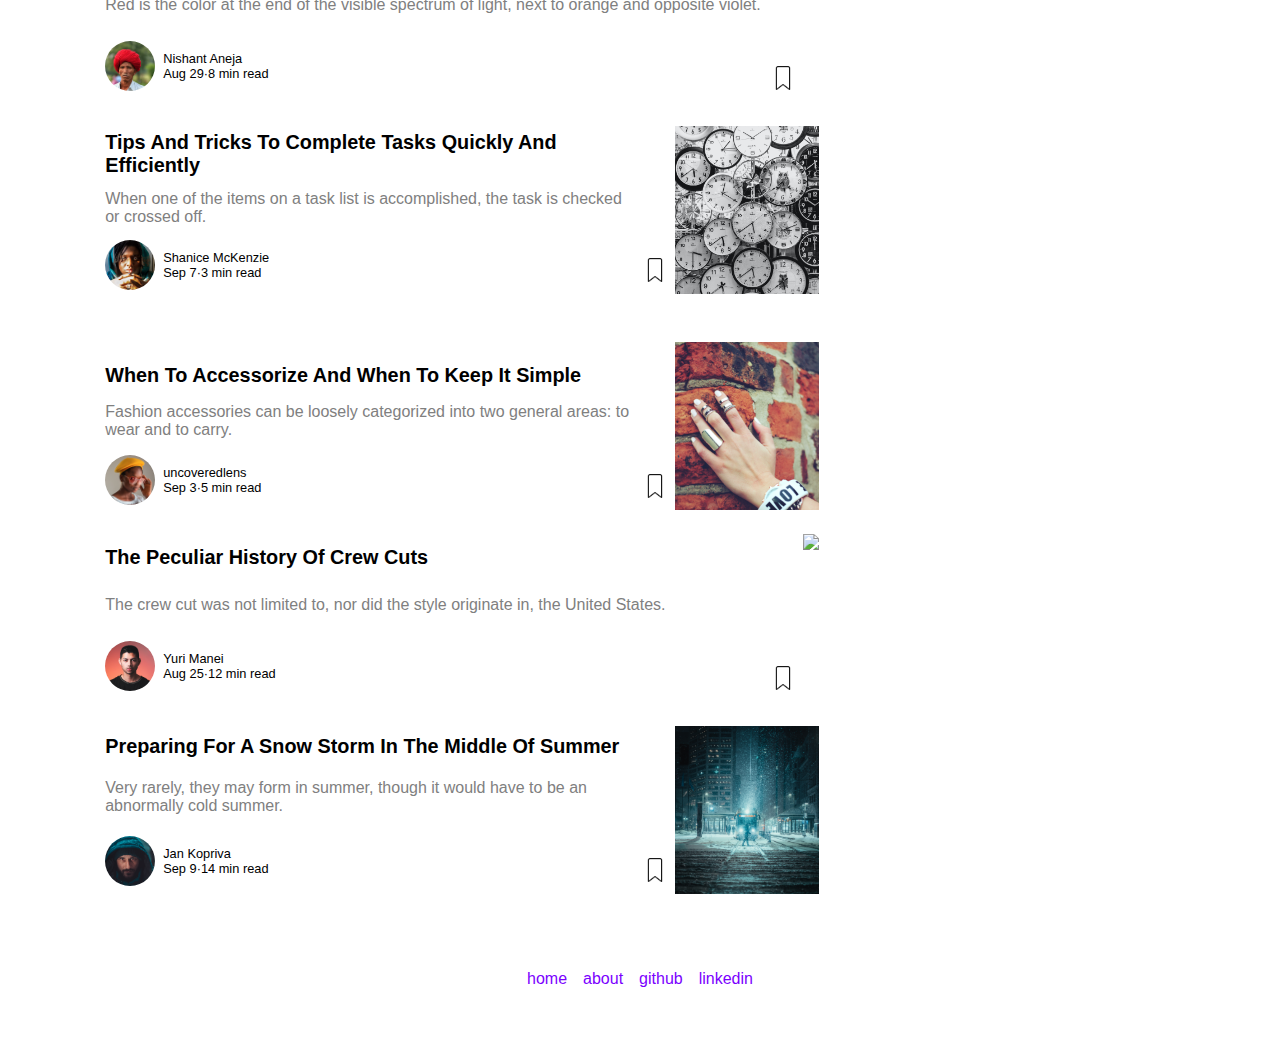
==== commit b93b10e5: "add target attributes to external links" ====
--- a/index.html
+++ b/index.html
@@ -16,7 +16,7 @@
           </a>
           <nav class="nav-wrapper link-box">
             <a href="about.html">about</a>
-            <a href="https://github.com/thealicat13" target="_blank">github</a>
+            <a href="https://github.com/thealicat13/blogium" target="_blank">github</a>
           </nav>
         </div>
       </header>
@@ -237,8 +237,8 @@
       <footer class="footer">
         <div class="footer-wrapper link-box">
           <a href="index.html">home</a>
-          <a href="index.html">about</a>
-          <a href="https://github.com/thealicat13" target="_blank">github</a>
+          <a href="about.html">about</a>
+          <a href="https://github.com/thealicat13/blogium" target="_blank">github</a>
           <a href="https://www.linkedin.com/in/alimariebaker13/" target="_blank">linkedin</a>
         </div>
       </footer>
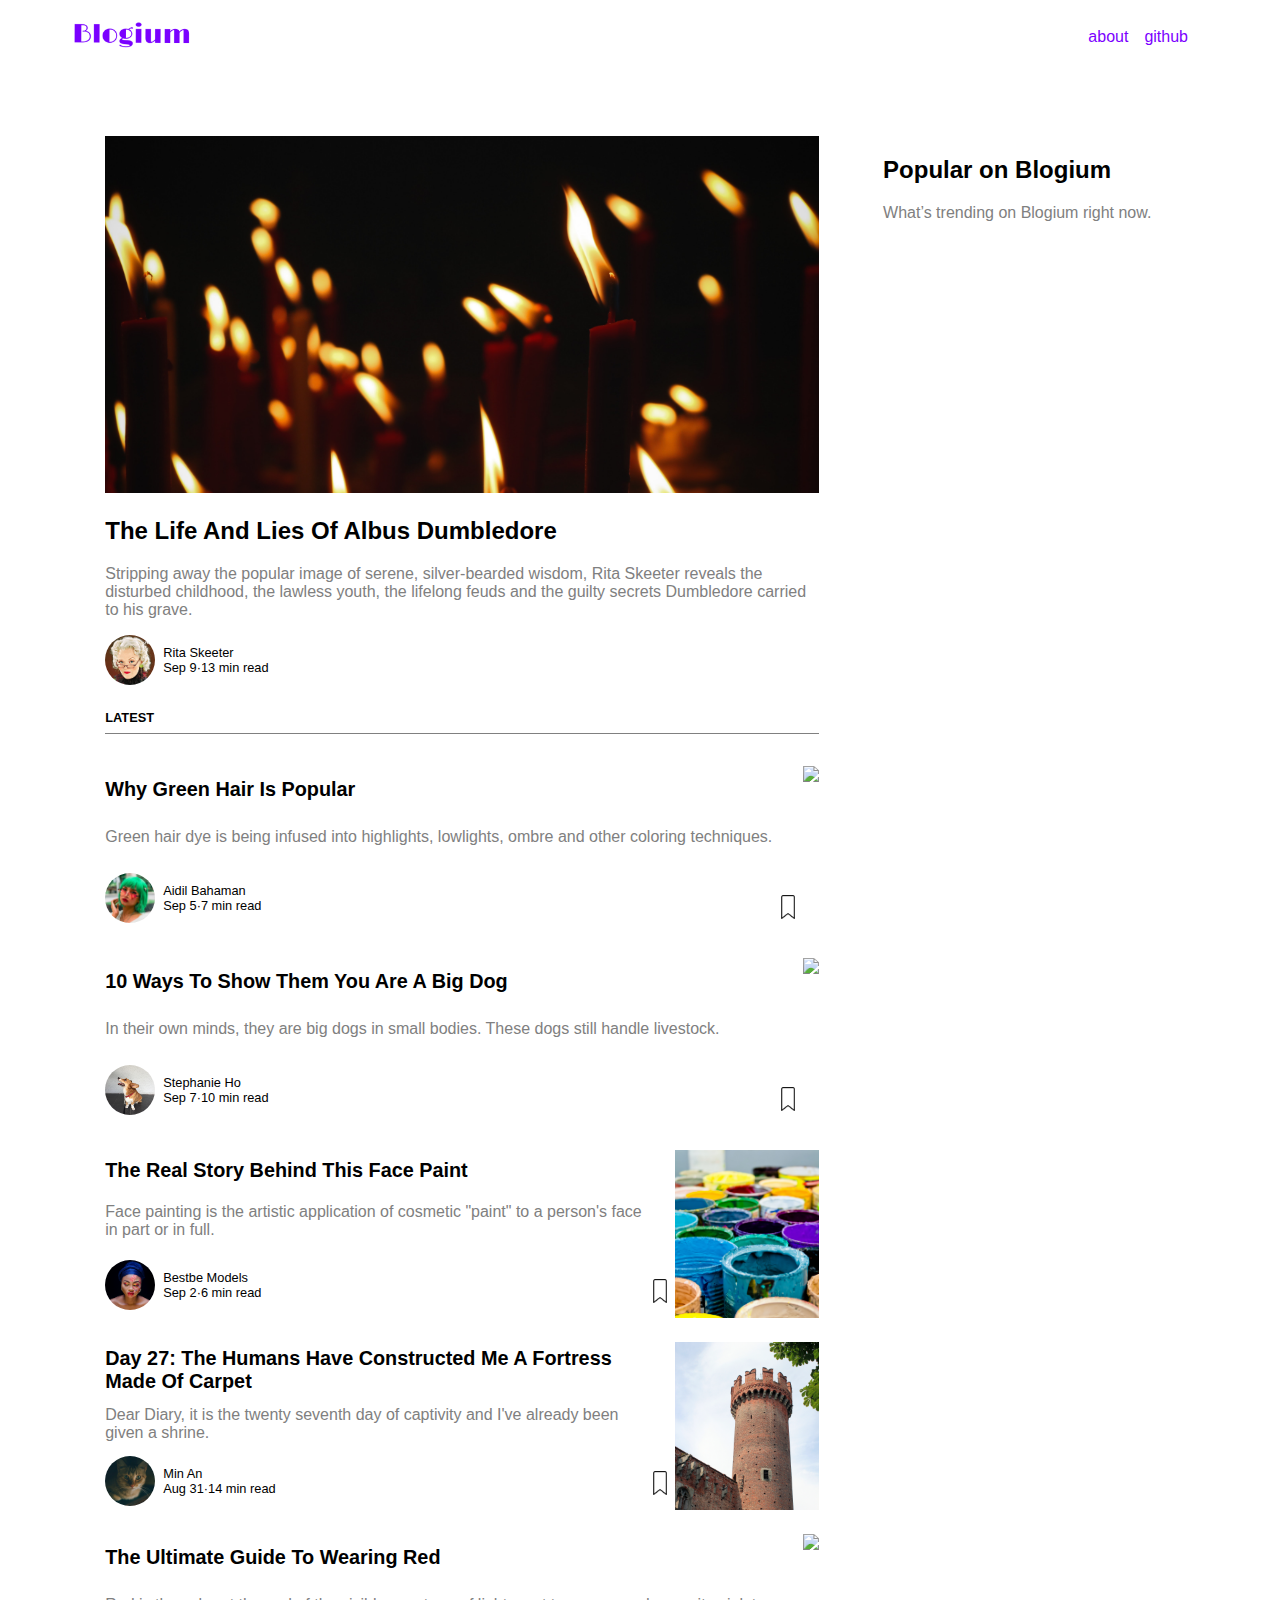
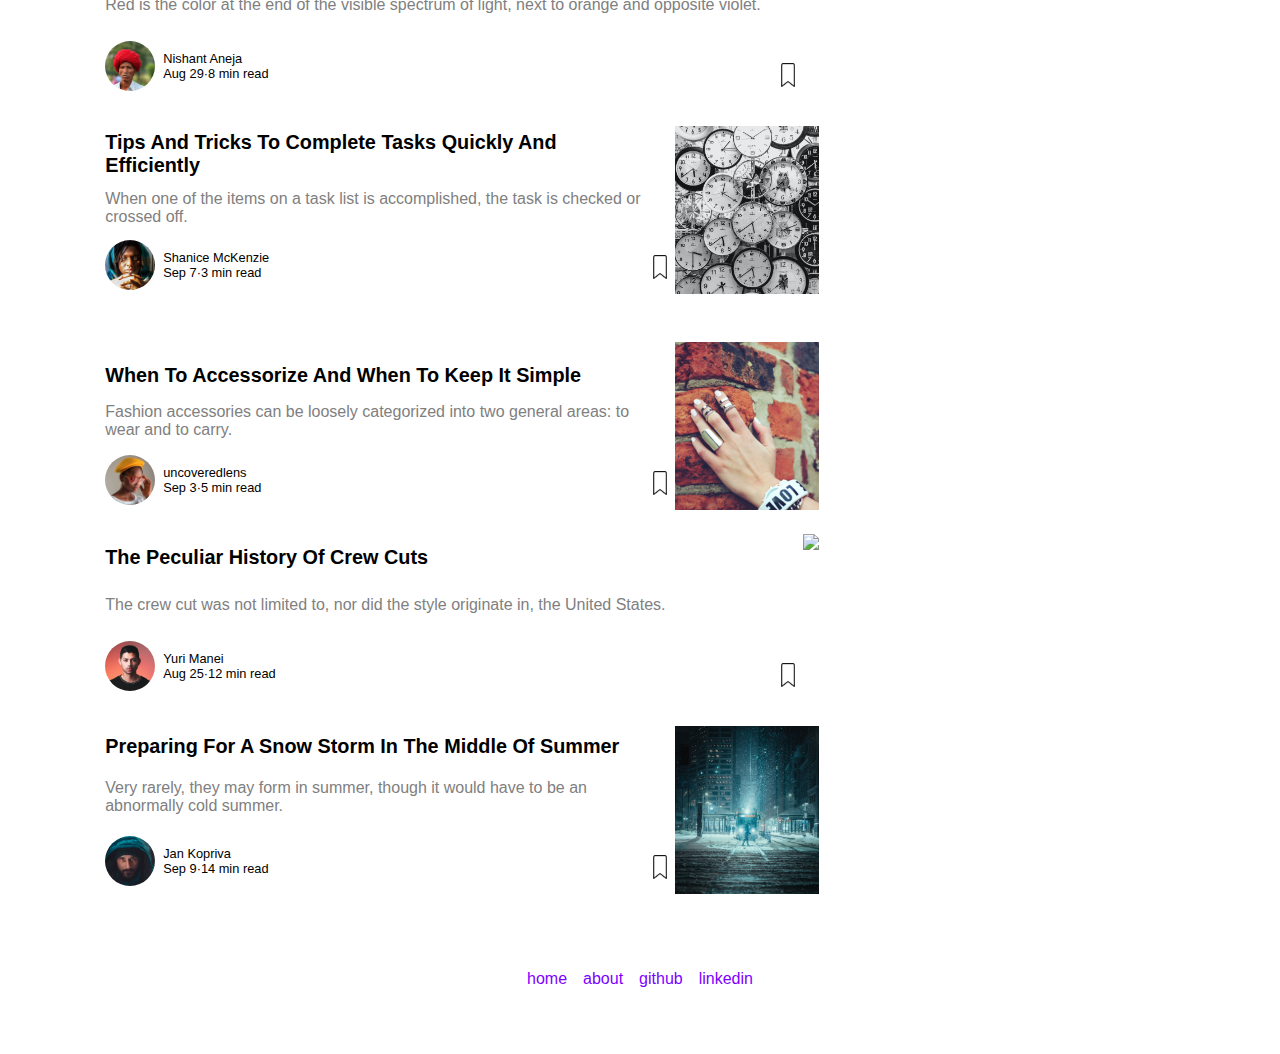
==== commit 0bcc8c4b: "change bookmark to button image and add styling" ====
--- a/index.html
+++ b/index.html
@@ -52,7 +52,9 @@
               </div>
             </div>
             <div class="blog-bookmark-wrapper">
-              <img src="img/bookmark-icon-32px.png" alt="empty bookmark icon">
+              <button class="blog-bookmark-button"  type="button">
+                <img src="img/bookmark-icon-64px.png" alt="bookmark icon">
+              </button>
             </div>
             <div class="blog-card-image">
               <a href="about.html">
@@ -73,7 +75,9 @@
               </div>
             </div>
             <div class="blog-bookmark-wrapper">
-              <img src="img/bookmark-icon-32px.png" alt="empty bookmark icon">
+              <button class="blog-bookmark-button"  type="button">
+                <img src="img/bookmark-icon-64px.png" alt="bookmark icon">
+              </button>
             </div>
             <div class="blog-card-image">
               <a href="about.html">
@@ -94,7 +98,9 @@
               </div>
             </div>
             <div class="blog-bookmark-wrapper">
-              <img src="img/bookmark-icon-32px.png" alt="empty bookmark icon">
+              <button class="blog-bookmark-button"  type="button">
+                <img src="img/bookmark-icon-64px.png" alt="bookmark icon">
+              </button>
             </div>
             <div class="blog-card-image">
               <a href="about.html">
@@ -115,7 +121,9 @@
               </div>
             </div>
             <div class="blog-bookmark-wrapper">
-              <img src="img/bookmark-icon-32px.png" alt="empty bookmark icon">
+              <button class="blog-bookmark-button"  type="button">
+                <img src="img/bookmark-icon-64px.png" alt="bookmark icon">
+              </button>
             </div>
             <div class="blog-card-image">
               <a href="about.html">
@@ -136,7 +144,9 @@
               </div>
             </div>
             <div class="blog-bookmark-wrapper">
-              <img src="img/bookmark-icon-32px.png" alt="empty bookmark icon">
+              <button class="blog-bookmark-button"  type="button">
+                <img src="img/bookmark-icon-64px.png" alt="bookmark icon">
+              </button>
             </div>
             <div class="blog-card-image">
               <a href="about.html">
@@ -157,7 +167,9 @@
               </div>
             </div>
             <div class="blog-bookmark-wrapper">
-              <img src="img/bookmark-icon-32px.png" alt="empty bookmark icon">
+              <button class="blog-bookmark-button"  type="button">
+                <img src="img/bookmark-icon-64px.png" alt="bookmark icon">
+              </button>
             </div>
             <div class="blog-card-image">
               <a href="about.html">
@@ -178,7 +190,9 @@
               </div>
             </div>
             <div class="blog-bookmark-wrapper">
-              <img src="img/bookmark-icon-32px.png" alt="empty bookmark icon">
+              <button class="blog-bookmark-button"  type="button">
+                <img src="img/bookmark-icon-64px.png" alt="bookmark icon">
+              </button>
             </div>
             <div class="blog-card-image">
               <a href="about.html">
@@ -199,7 +213,9 @@
               </div>
             </div>
             <div class="blog-bookmark-wrapper">
-              <img src="img/bookmark-icon-32px.png" alt="empty bookmark icon">
+              <button class="blog-bookmark-button"  type="button">
+                <img src="img/bookmark-icon-64px.png" alt="bookmark icon">
+              </button>
             </div>
             <div class="blog-card-image">
               <a href="about.html">
@@ -220,7 +236,9 @@
               </div>
             </div>
             <div class="blog-bookmark-wrapper">
-              <img src="img/bookmark-icon-32px.png" alt="empty bookmark icon">
+              <button class="blog-bookmark-button"  type="button">
+                <img src="img/bookmark-icon-64px.png" alt="bookmark icon">
+              </button>
             </div>
             <div class="blog-card-image">
               <a href="about.html">
